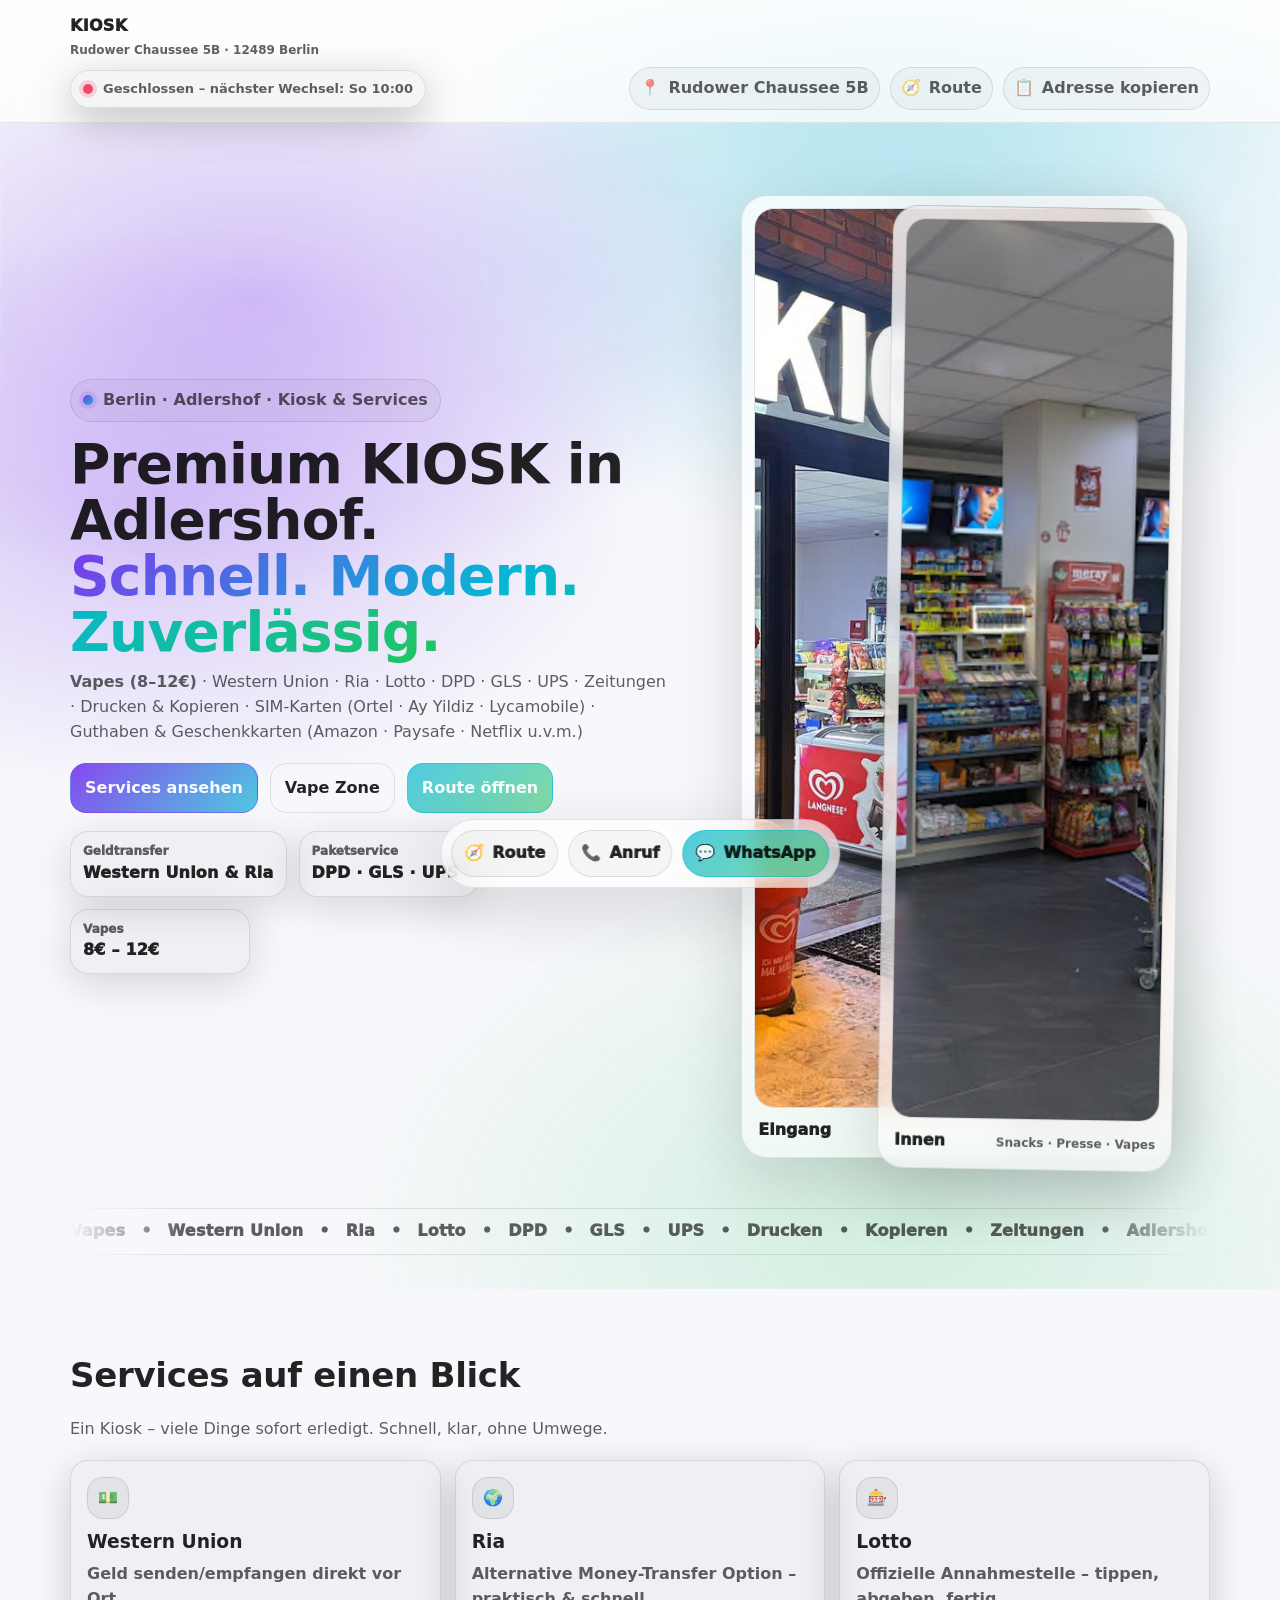
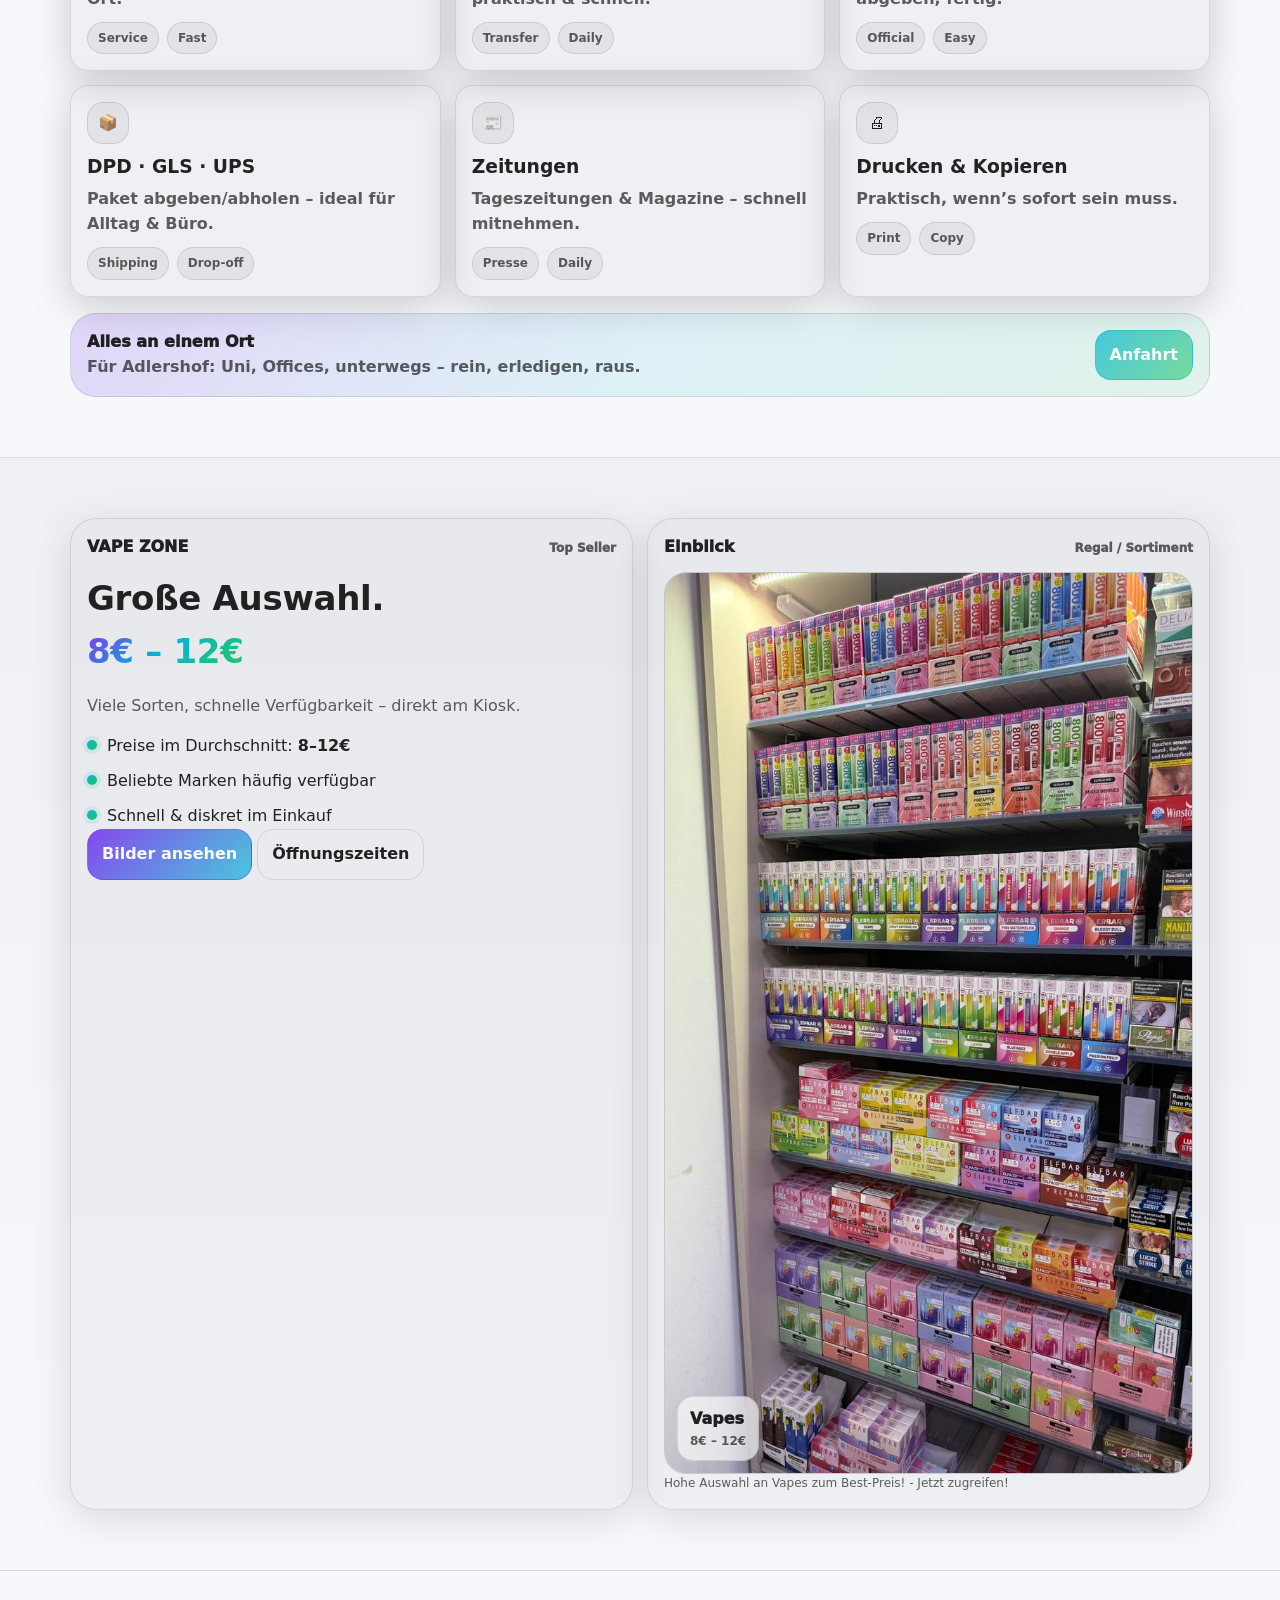
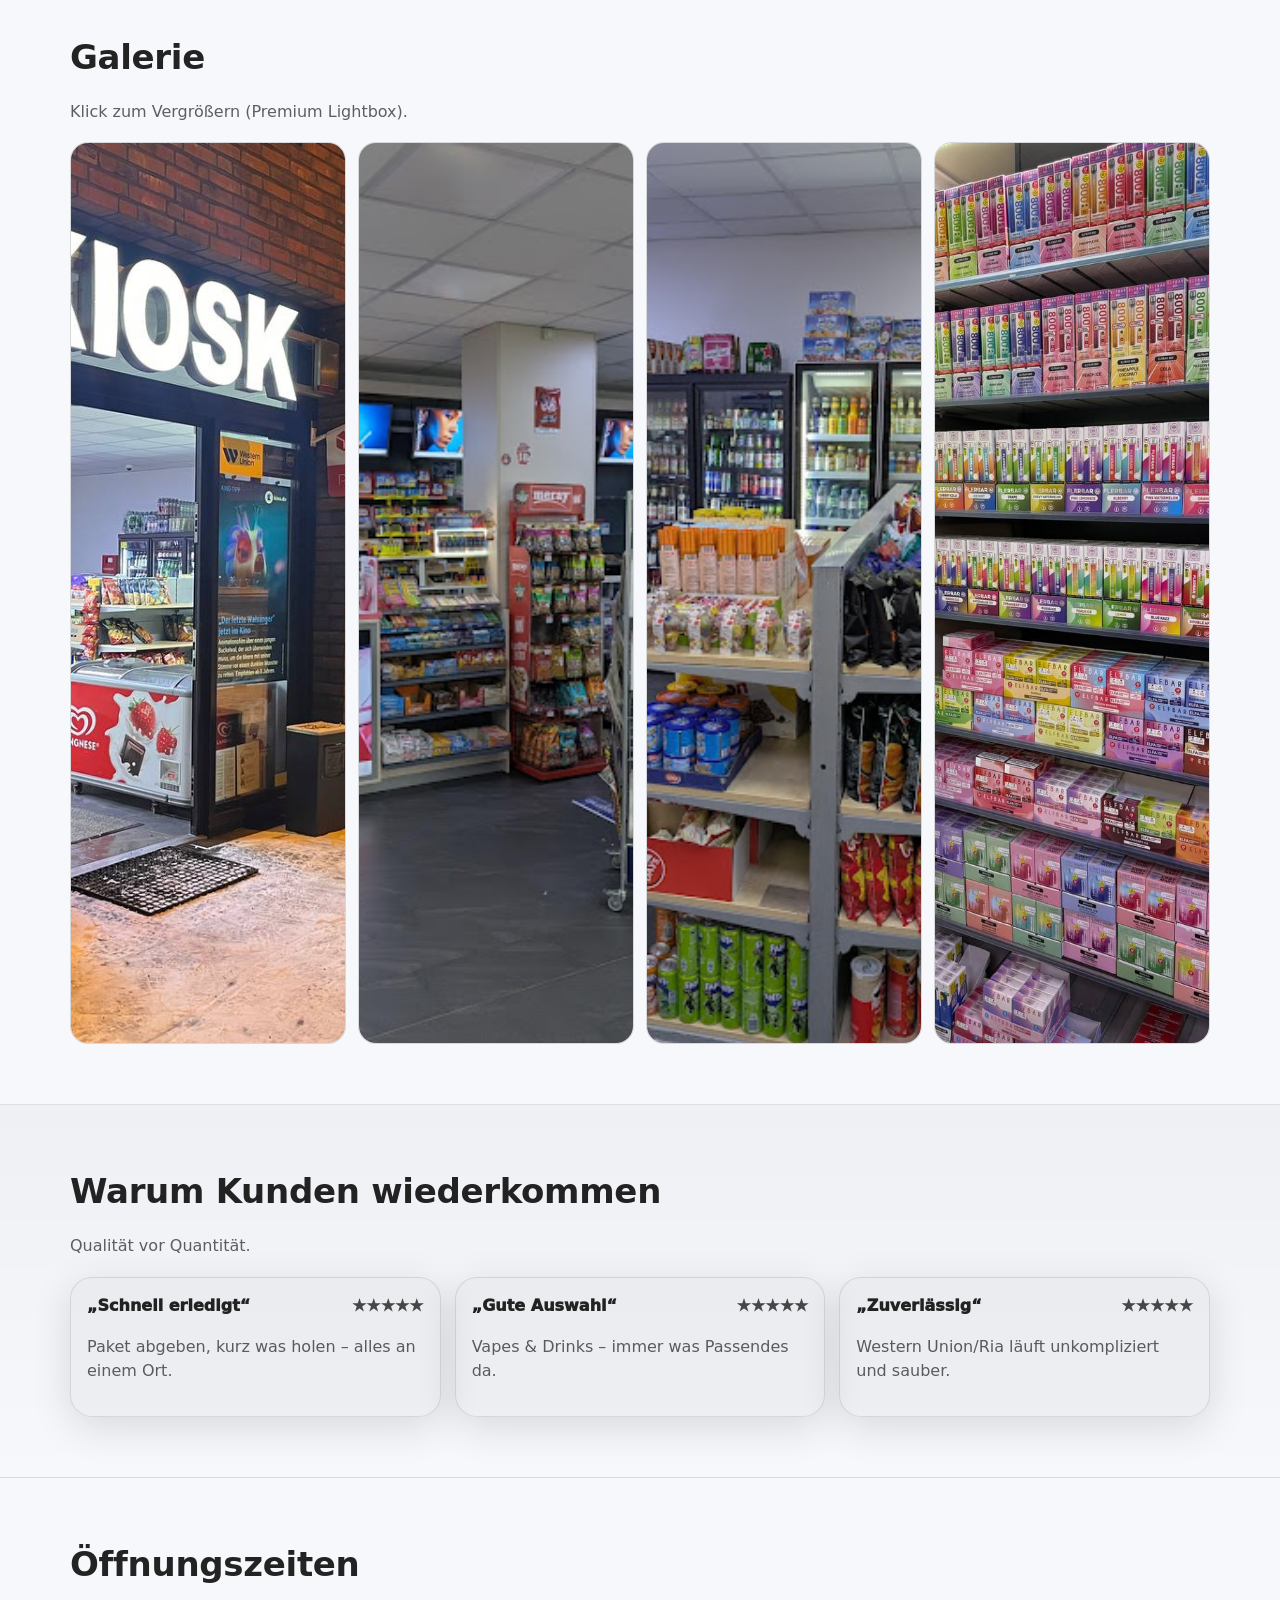
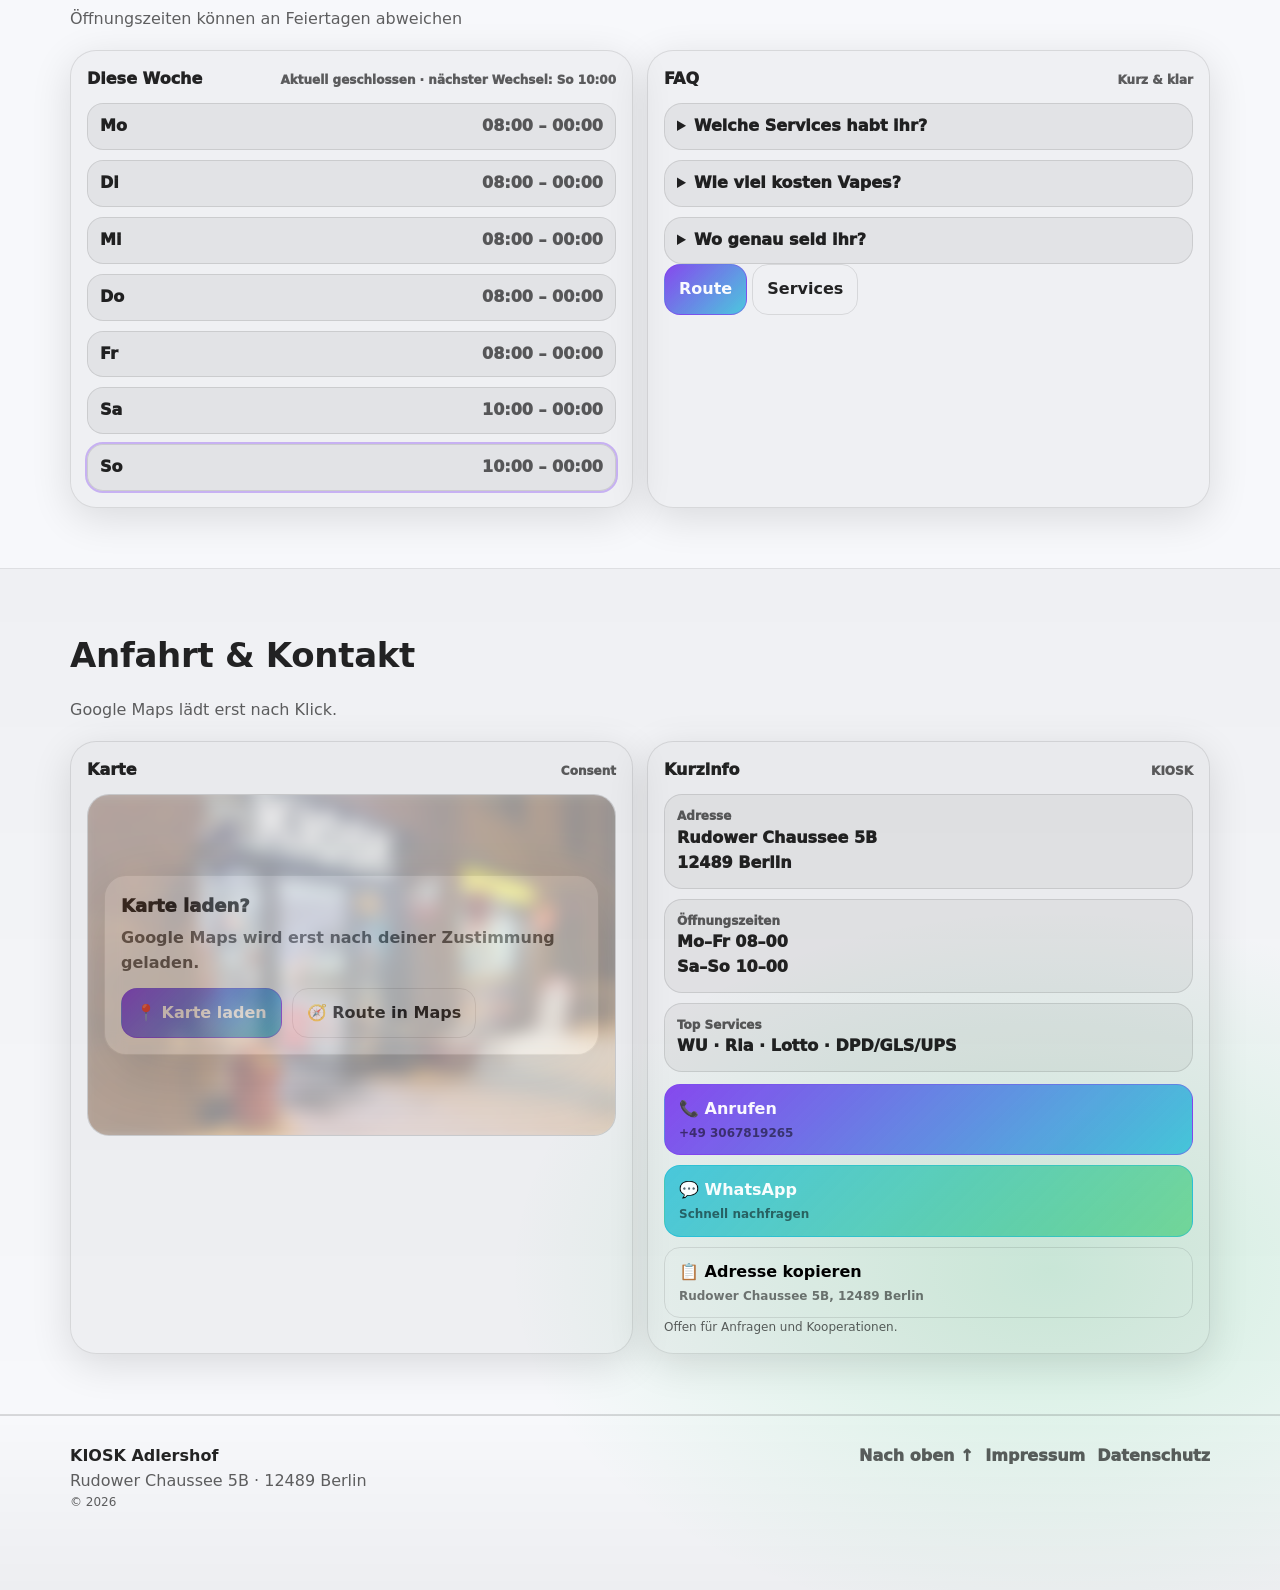
==== index.html @ 3d64228d "Add files via upload" ====
<!doctype html>
<html lang="de" data-theme="dark">
  <head>
    <meta charset="utf-8" />
    <meta name="viewport" content="width=device-width,initial-scale=1" />
    <meta name="theme-color" content="#0b0f19" />

    <title>KIOSK Adlershof · Rudower Chaussee 5B · 12489 Berlin</title>
    <meta
      name="description"
      content="KIOSK in Berlin-Adlershof: <strong>Vapes (8–12€)</strong> · Western Union · Ria · Lotto · DPD · Zeitungen · Drucken & Kopieren · SIM-Karten (Ortel · Ay Yildiz · Lycamobile) · Guthaben & Geschenkkarten (Amazon · Paysafe · Netflix u.v.m.)"
    />

    <!-- OpenGraph -->
    <meta property="og:title" content="KIOSK Adlershof · Rudower Chaussee 5B" />
    <meta property="og:description" content="Vapes (8–12€) · Lotto · Western Union · Paketservice · Print/Copy" />
    <meta property="og:type" content="website" />
    <meta property="og:locale" content="de_DE" />

    <link rel="preconnect" href="https://www.google.com" />
    <link rel="preconnect" href="https://maps.google.com" />
    <link rel="stylesheet" href="styles.css" />

    <!-- Schema.org -->
    <script type="application/ld+json">
      {
        "@context": "https://schema.org",
        "@type": "ConvenienceStore",
        "name": "KIOSK Adlershof",
        "address": {
          "@type": "PostalAddress",
          "streetAddress": "Rudower Chaussee 5B",
          "postalCode": "12489",
          "addressLocality": "Berlin",
          "addressCountry": "DE"
        },
        "areaServed": "Berlin-Adlershof",
        "priceRange": "€",
        "url": "./"
      }
    </script>
  </head>

  <body>
    <a class="skip" href="#content">Zum Inhalt springen</a>

    <!-- Header -->
    <header class="header" data-header>
      <div class="container header__inner">
        <a class="brand" href="#top" aria-label="Startseite">
          <span class="brand__name">KIOSK</span>
          <span class="brand__sub">Rudower Chaussee 5B · 12489 Berlin</span>
        </a>

        <nav class="nav" aria-label="Navigation">
          <button
            class="nav__toggle"
            type="button"
            data-nav-toggle
            aria-expanded="false"
            aria-controls="navMenu"
          >
            <span class="nav__toggleLines" aria-hidden="true"></span>
            <span class="sr-only">Menü öffnen</span>
          </button>

          <div id="navMenu" class="nav__menu" data-nav-menu>
            <a href="#services">Services</a>
            <a href="#vapes">Vapes</a>
            <a href="#galerie">Galerie</a>
            <a href="#zeiten">Öffnungszeiten</a>
            <a href="#anfahrt" class="pill">Anfahrt</a>

            <button class="theme" type="button" data-theme-toggle aria-label="Theme umschalten">
              <span class="theme__dot" aria-hidden="true"></span>
              <span class="theme__label">Dark</span>
            </button>
          </div>
        </nav>
      </div>

      <div class="container topbar" aria-label="Status & Quick Info">
        <div class="badge" data-open-badge>
          <span class="badge__dot" aria-hidden="true"></span>
          <span class="badge__text">Status wird geladen…</span>
        </div>

        <div class="topbar__right">
          <a class="chip" href="#anfahrt" aria-label="Adresse">
            <span aria-hidden="true">📍</span><span>Rudower Chaussee 5B</span>
          </a>
          <a class="chip" data-route-link href="#" target="_blank" rel="noreferrer">
            <span aria-hidden="true">🧭</span><span>Route</span>
          </a>
          <button class="chip" type="button" data-copy-address>
            <span aria-hidden="true">📋</span><span>Adresse kopieren</span>
          </button>
        </div>
      </div>
    </header>

    <main id="content">
      <!-- HERO -->
      <section id="top" class="hero">
        <div class="hero__bg" aria-hidden="true"></div>

        <div class="container hero__inner">
          <div class="hero__copy">
            <p class="eyebrow" data-reveal>
              <span class="eyebrow__dot" aria-hidden="true"></span>
              <span>Berlin · Adlershof · Kiosk & Services</span>
            </p>

            <h1 class="h1" data-reveal>
              Premium KIOSK in Adlershof.<br />
              <span class="grad">Schnell. Modern. Zuverlässig.</span>
            </h1>

            <p class="lead" data-reveal>
              <strong>Vapes (8–12€)</strong> · Western Union · Ria · Lotto · DPD · GLS · UPS ·
              Zeitungen · Drucken & Kopieren · SIM-Karten (Ortel · Ay Yildiz · Lycamobile) · Guthaben & Geschenkkarten (Amazon · Paysafe · Netflix u.v.m.)
            </p>

            <div class="hero__cta" data-reveal>
              <a class="btn primary" href="#services">Services ansehen</a>
              <a class="btn ghost" href="#vapes">Vape Zone</a>
              <a class="btn secondary" href="#anfahrt">Route öffnen</a>
            </div>

            <div class="trustbar" aria-label="Highlights" data-reveal>
              <div class="trustbar__item">
                <div class="trustbar__k">Geldtransfer</div>
                <div class="trustbar__v">Western Union & Ria</div>
              </div>
              <div class="trustbar__item">
                <div class="trustbar__k">Paketservice</div>
                <div class="trustbar__v">DPD · GLS · UPS</div>
              </div>
              <div class="trustbar__item">
                <div class="trustbar__k">Vapes</div>
                <div class="trustbar__v">8€ – 12€</div>
              </div>
            </div>

            <div class="note tiny muted" data-copy-note></div>
          </div>

          <div class="hero__media" aria-label="Bilder" data-reveal>
            <div class="stack">
              <figure class="shotCard">
                <img
                  src="assets/hero.jpg"
                  alt="Eingang KIOSK"
                  loading="eager"
                  decoding="async"
                  fetchpriority="high"
                  width="1400"
                  height="900"
                />
                <figcaption>
                  <div class="cap__title">Eingang</div>
                  <div class="cap__sub">Rudower Chaussee 5B</div>
                </figcaption>
              </figure>

              <figure class="shotCard shotCard--float">
                <img
                  src="assets/inside1.jpg"
                  alt="Innenansicht Sortiment"
                  loading="lazy"
                  decoding="async"
                  width="1400"
                  height="900"
                />
                <figcaption>
                  <div class="cap__title">Innen</div>
                  <div class="cap__sub">Snacks · Presse · Vapes</div>
                </figcaption>
              </figure>
            </div>
          </div>
        </div>

        <div class="container hero__marquee" aria-hidden="true">
          <div class="marquee">
            <span>Vapes</span><span>•</span><span>Western Union</span><span>•</span><span>Ria</span><span>•</span>
            <span>Lotto</span><span>•</span><span>DPD</span><span>•</span><span>GLS</span><span>•</span><span>UPS</span><span>•</span>
            <span>Drucken</span><span>•</span><span>Kopieren</span><span>•</span><span>Zeitungen</span><span>•</span><span>Adlershof</span><span>•</span>
            <span>Vapes</span><span>•</span><span>Western Union</span><span>•</span><span>Ria</span><span>•</span>
            <span>Lotto</span><span>•</span><span>DPD</span><span>•</span><span>GLS</span><span>•</span><span>UPS</span><span>•</span>
            <span>Drucken</span><span>•</span><span>Kopieren</span><span>•</span><span>Zeitungen</span><span>•</span><span>Adlershof</span>
          </div>
        </div>
      </section>

      <!-- SERVICES -->
      <section id="services" class="section">
        <div class="container">
          <div class="section__head">
            <h2 class="h2" data-reveal>Services auf einen Blick</h2>
            <p class="muted" data-reveal>
              Ein Kiosk – viele Dinge sofort erledigt. Schnell, klar, ohne Umwege.
            </p>
          </div>

          <div class="grid features">
            <article class="feature" data-reveal>
              <div class="icon" aria-hidden="true">💵</div>
              <h3>Western Union</h3>
              <p>Geld senden/empfangen direkt vor Ort.</p>
              <div class="tagRow">
                <span class="tag">Service</span><span class="tag">Fast</span>
              </div>
            </article>

            <article class="feature" data-reveal>
              <div class="icon" aria-hidden="true">🌍</div>
              <h3>Ria</h3>
              <p>Alternative Money-Transfer Option – praktisch & schnell.</p>
              <div class="tagRow">
                <span class="tag">Transfer</span><span class="tag">Daily</span>
              </div>
            </article>

            <article class="feature" data-reveal>
              <div class="icon" aria-hidden="true">🎰</div>
              <h3>Lotto</h3>
              <p>Offizielle Annahmestelle – tippen, abgeben, fertig.</p>
              <div class="tagRow">
                <span class="tag">Official</span><span class="tag">Easy</span>
              </div>
            </article>

            <article class="feature" data-reveal>
              <div class="icon" aria-hidden="true">📦</div>
              <h3>DPD · GLS · UPS</h3>
              <p>Paket abgeben/abholen – ideal für Alltag & Büro.</p>
              <div class="tagRow">
                <span class="tag">Shipping</span><span class="tag">Drop-off</span>
              </div>
            </article>

            <article class="feature" data-reveal>
              <div class="icon" aria-hidden="true">📰</div>
              <h3>Zeitungen</h3>
              <p>Tageszeitungen & Magazine – schnell mitnehmen.</p>
              <div class="tagRow">
                <span class="tag">Presse</span><span class="tag">Daily</span>
              </div>
            </article>

            <article class="feature" data-reveal>
              <div class="icon" aria-hidden="true">🖨</div>
              <h3>Drucken & Kopieren</h3>
              <p>Praktisch, wenn’s sofort sein muss.</p>
              <div class="tagRow">
                <span class="tag">Print</span><span class="tag">Copy</span>
              </div>
            </article>
          </div>

          <div class="callout" data-reveal>
            <div class="callout__copy">
              <div class="callout__title">Alles an einem Ort</div>
              <div class="callout__text">
                Für Adlershof: Uni, Offices, unterwegs – rein, erledigen, raus.
              </div>
            </div>
            <a class="btn secondary" href="#anfahrt">Anfahrt</a>
          </div>
        </div>
      </section>

      <!-- VAPES -->
      <section id="vapes" class="section section--alt">
        <div class="container">
          <div class="grid two vapes">
            <div class="panel vapes__panel" data-reveal>
              <div class="panel__head">
                <div class="panel__title">VAPE ZONE</div>
                <div class="panel__meta">Top Seller</div>
              </div>

              <h2 class="h2">
                Große Auswahl.<br />
                <span class="grad">8€ – 12€</span>
              </h2>

              <p class="muted">
                Viele Sorten, schnelle Verfügbarkeit – direkt am Kiosk.
              </p>

              <div class="bullet">
                <div class="bullet__dot" aria-hidden="true"></div>
                <div class="bullet__text">Preise im Durchschnitt: <strong>8–12€</strong></div>
              </div>
              <div class="bullet">
                <div class="bullet__dot" aria-hidden="true"></div>
                <div class="bullet__text">Beliebte Marken häufig verfügbar</div>
              </div>
              <div class="bullet">
                <div class="bullet__dot" aria-hidden="true"></div>
                <div class="bullet__text">Schnell & diskret im Einkauf</div>
              </div>

              <div class="ctaRow">
                <a class="btn primary" href="#galerie">Bilder ansehen</a>
                <a class="btn ghost" href="#zeiten">Öffnungszeiten</a>
              </div>
            </div>

            <div class="panel vapes__media" data-reveal>
              <div class="panel__head">
                <div class="panel__title">Einblick</div>
                <div class="panel__meta">Regal / Sortiment</div>
              </div>

              <div class="mediaCard">
                <img
                  src="assets/vape.jpg"
                  alt="Vape Sortiment"
                  loading="lazy"
                  decoding="async"
                  width="1400"
                  height="900"
                />
                <div class="mediaCard__cap">
                  <div class="mediaCard__title">Vapes</div>
                  <div class="mediaCard__sub">8€ – 12€</div>
                </div>
              </div>

              <div class="tiny muted">
                Hohe Auswahl an Vapes zum Best-Preis! - Jetzt zugreifen!
              </div>
            </div>
          </div>
        </div>
      </section>

      <!-- GALLERY -->
      <section id="galerie" class="section">
        <div class="container">
          <div class="section__head">
            <h2 class="h2" data-reveal>Galerie</h2>
            <p class="muted" data-reveal>Klick zum Vergrößern (Premium Lightbox).</p>
          </div>

          <div class="gallery" data-gallery>
            <button class="shot" type="button" data-shot="assets/hero.jpg" aria-label="Eingang öffnen" data-reveal>
              <img src="assets/hero.jpg" alt="Eingang KIOSK" loading="lazy" decoding="async" width="1400" height="900" />
            </button>
            <button class="shot" type="button" data-shot="assets/inside1.jpg" aria-label="Innen 1 öffnen" data-reveal>
              <img src="assets/inside1.jpg" alt="Innenansicht 1" loading="lazy" decoding="async" width="1400" height="900" />
            </button>
            <button class="shot" type="button" data-shot="assets/inside2.jpg" aria-label="Innen 2 öffnen" data-reveal>
              <img src="assets/inside2.jpg" alt="Innenansicht 2" loading="lazy" decoding="async" width="1400" height="900" />
            </button>
            <button class="shot" type="button" data-shot="assets/vape.jpg" aria-label="Vapes öffnen" data-reveal>
              <img src="assets/vape.jpg" alt="Vape Sortiment" loading="lazy" decoding="async" width="1400" height="900" />
            </button>
          </div>
        </div>

        <dialog class="lightbox" data-lightbox aria-label="Bildanzeige">
          <form method="dialog">
            <button class="lightbox__close" aria-label="Schließen" value="close">✕</button>
          </form>
          <img class="lightbox__img" src="" alt="" />
        </dialog>
      </section>

      <!-- REVIEWS -->
      <section class="section section--alt">
        <div class="container">
          <div class="section__head">
            <h2 class="h2" data-reveal>Warum Kunden wiederkommen</h2>
            <p class="muted" data-reveal>Qualität vor Quantität.</p>
          </div>

          <div class="grid reviews">
            <article class="review" data-reveal>
              <div class="review__top">
                <div class="review__name">„Schnell erledigt“</div>
                <div class="review__stars" aria-label="5 Sterne">★★★★★</div>
              </div>
              <p class="muted">Paket abgeben, kurz was holen – alles an einem Ort.</p>
            </article>

            <article class="review" data-reveal>
              <div class="review__top">
                <div class="review__name">„Gute Auswahl“</div>
                <div class="review__stars" aria-label="5 Sterne">★★★★★</div>
              </div>
              <p class="muted">Vapes & Drinks – immer was Passendes da.</p>
            </article>

            <article class="review" data-reveal>
              <div class="review__top">
                <div class="review__name">„Zuverlässig“</div>
                <div class="review__stars" aria-label="5 Sterne">★★★★★</div>
              </div>
              <p class="muted">Western Union/Ria läuft unkompliziert und sauber.</p>
            </article>
          </div>
        </div>
      </section>

      <!-- HOURS + FAQ -->
      <section id="zeiten" class="section">
        <div class="container">
          <div class="section__head">
            <h2 class="h2" data-reveal>Öffnungszeiten</h2>
            <p class="muted" data-reveal>Öffnungszeiten können an Feiertagen abweichen</p>
          </div>

          <div class="grid two">
            <div class="panel" data-reveal>
              <div class="panel__head">
                <div class="panel__title">Diese Woche</div>
                <div class="panel__meta" data-open-text>Wird geladen…</div>
              </div>
              <div class="hours" role="table" aria-label="Öffnungszeiten" data-hours></div>
            </div>

            <div class="panel" data-reveal>
              <div class="panel__head">
                <div class="panel__title">FAQ</div>
                <div class="panel__meta">Kurz & klar</div>
              </div>

              <div class="faq">
                <details>
                  <summary>Welche Services habt ihr?</summary>
                  <p class="muted">Western Union, Ria, Lotto, DPD/GLS/UPS, Zeitungen, Drucken & Kopieren, SIM-Karten (Ortel · Ay Yildiz · Lycamobile) · Guthaben & Geschenkkarten (Amazon, Netflix u.v.m.)> </p>
                </details>
                <details>
                  <summary>Wie viel kosten Vapes?</summary>
                  <p class="muted">Im Durchschnitt liegen die Preise zwischen 8€ und 12€.</p>
                </details>
                <details>
                  <summary>Wo genau seid ihr?</summary>
                  <p class="muted">Rudower Chaussee 5B, 12489 Berlin (Adlershof).</p>
                </details>
              </div>

              <div class="ctaRow">
                <a class="btn primary" href="#anfahrt">Route</a>
                <a class="btn ghost" href="#services">Services</a>
              </div>
            </div>
          </div>
        </div>
      </section>

      <!-- MAP / CONTACT -->
      <section id="anfahrt" class="section section--alt">
        <div class="container">
          <div class="section__head">
            <h2 class="h2" data-reveal>Anfahrt & Kontakt</h2>
            <p class="muted" data-reveal>Google Maps lädt erst nach Klick.</p>
          </div>

          <div class="grid two">
            <div class="panel" data-reveal>
              <div class="panel__head">
                <div class="panel__title">Karte</div>
                <div class="panel__meta">Consent</div>
              </div>

              <div class="map" data-map>
                <div class="map__placeholder" data-map-placeholder>
                  <div class="map__copy">
                    <div class="map__title">Karte laden?</div>
                    <div class="map__text">Google Maps wird erst nach deiner Zustimmung geladen.</div>
                    <div class="map__actions">
                      <button class="btn primary" type="button" data-map-load>📍 Karte laden</button>
                      <a class="btn ghost" data-route-link href="#" target="_blank" rel="noreferrer">🧭 Route in Maps</a>
                    </div>
                  </div>

                  <img class="map__bg" src="assets/hero.jpg" alt="" aria-hidden="true" loading="lazy" decoding="async" width="1400" height="900" />
                </div>
              </div>
            </div>

            <div class="panel" data-reveal>
              <div class="panel__head">
                <div class="panel__title">Kurzinfo</div>
                <div class="panel__meta">KIOSK</div>
              </div>

              <div class="infoGrid">
                <div class="info">
                  <div class="info__k">Adresse</div>
                  <div class="info__v">Rudower Chaussee 5B<br />12489 Berlin</div>
                </div>
                <div class="info">
                  <div class="info__k">Öffnungszeiten</div>
                  <div class="info__v">Mo–Fr 08–00<br />Sa–So 10–00</div>
                </div>
                <div class="info">
                  <div class="info__k">Top Services</div>
                  <div class="info__v">WU · Ria · Lotto · DPD/GLS/UPS</div>
                </div>
              </div>

              <div class="contactRow">
                <a class="btn primary wide" data-call-link href="#">
                  📞 Anrufen
                  <span class="btn__sub" data-call-text>+4930 67819265</span>
                </a>

                <a class="btn secondary wide" data-whatsapp-link href="#" target="_blank" rel="noreferrer">
                  💬 WhatsApp
                  <span class="btn__sub">Schnell nachfragen</span>
                </a>

                <button class="btn ghost wide" type="button" data-copy-address>
                  📋 Adresse kopieren
                  <span class="btn__sub">Rudower Chaussee 5B, 12489 Berlin</span>
                </button>
              </div>

              <div class="tiny muted">Offen für Anfragen und Kooperationen.</div>
            </div>
          </div>
        </div>
      </section>

      <!-- FOOTER -->
      <footer class="footer">
        <div class="container footer__inner">
          <div class="footer__left">
            <strong>KIOSK Adlershof</strong><br />
            <span class="muted">Rudower Chaussee 5B · 12489 Berlin</span>
            <div class="tiny muted">© <span data-year></span></div>
          </div>

          <div class="footer__right">
            <a href="#top">Nach oben ↑</a>
            <a href="impressum.html">Impressum</a>
            <a href="datenschutz.html">Datenschutz</a>
          </div>
        </div>
      </footer>

      <!-- Sticky Quick Actions -->
      <div class="quickbar" data-quickbar>
        <a class="quickbar__btn" data-route-link href="#" target="_blank" rel="noreferrer" aria-label="Route">
          <span aria-hidden="true">🧭</span><span>Route</span>
        </a>
        <a class="quickbar__btn" data-call-link href="#" aria-label="Anrufen">
          <span aria-hidden="true">📞</span><span>Anruf</span>
        </a>
        <a class="quickbar__btn quickbar__btn--accent" data-whatsapp-link href="#" target="_blank" rel="noreferrer" aria-label="WhatsApp">
          <span aria-hidden="true">💬</span><span>WhatsApp</span>
        </a>
      </div>
    </main>

    <script src="app.js" defer></script>
  </body>
</html>
---- styles.css ----
@layer reset, base, components;

@layer reset{
  *{box-sizing:border-box}
  html{scroll-behavior:smooth}
  body{margin:0}
  img{max-width:100%;display:block}
  a{color:inherit;text-decoration:none}
  button{font:inherit}
}

@layer base{
  :root{
    --bg:#070a12;
    --text:rgba(255,255,255,.92);
    --muted:rgba(255,255,255,.70);
    --muted2:rgba(255,255,255,.55);
    --line:rgba(255,255,255,.10);
    --panel:rgba(255,255,255,.06);
    --panel2:rgba(255,255,255,.04);

    --brand1:#7c3aed;
    --brand2:#06b6d4;
    --brand3:#22c55e;

    --shadow:0 24px 90px rgba(0,0,0,.55);
    --radius:18px;
    --radius2:26px;
    --container:1140px;

    --speed:220ms;
    --ease:cubic-bezier(.2,.8,.2,1);
  }

  :root[data-theme="light"]{
    --bg:#f7f8fb;
    --text:rgba(0,0,0,.86);
    --muted:rgba(0,0,0,.62);
    --muted2:rgba(0,0,0,.52);
    --line:rgba(0,0,0,.10);
    --panel:rgba(0,0,0,.05);
    --panel2:rgba(0,0,0,.03);
    --shadow:0 22px 70px rgba(0,0,0,.14);
  }

  body{
    font-family: ui-sans-serif, system-ui, -apple-system, Segoe UI, Roboto, Helvetica, Arial;
    color:var(--text);
    background:
      radial-gradient(900px 520px at 12% 8%, rgba(124,58,237,.26), transparent 55%),
      radial-gradient(900px 520px at 70% 0%, rgba(6,182,212,.22), transparent 55%),
      radial-gradient(900px 600px at 82% 95%, rgba(34,197,94,.18), transparent 60%),
      var(--bg);
    line-height:1.55;
    overflow-x:hidden;
  }

  code{
    font-family: ui-monospace, SFMono-Regular, Menlo, Monaco, Consolas, "Liberation Mono", monospace;
    font-size:.95em;
    padding:0 .35em;
    border-radius:10px;
    border:1px solid var(--line);
    background:var(--panel2);
  }

  .container{width:min(var(--container), calc(100% - 40px)); margin:0 auto}
  .tiny{font-size:12px}
  .muted{color:var(--muted)}
  .sr-only{
    position:absolute;width:1px;height:1px;padding:0;margin:-1px;overflow:hidden;clip:rect(0,0,0,0);border:0
  }

  .skip{
    position:absolute; left:-999px; top:auto; width:1px; height:1px; overflow:hidden
  }
  .skip:focus{
    left:16px; top:16px; width:auto; height:auto;
    padding:10px 12px; border-radius:12px;
    background:rgba(0,0,0,.7); color:#fff; z-index:9999
  }

  @media (prefers-reduced-motion: reduce){
    html{scroll-behavior:auto}
    *{transition:none !important; animation:none !important}
  }
}

@layer components{
  .header{
    position:sticky; top:0; z-index:50;
    backdrop-filter: blur(14px);
    background: linear-gradient(to bottom, rgba(0,0,0,.46), rgba(0,0,0,.10));
    border-bottom: 1px solid var(--line);
  }
  :root[data-theme="light"] .header{
    background: linear-gradient(to bottom, rgba(255,255,255,.88), rgba(255,255,255,.55));
  }

  .header__inner{
    display:flex; align-items:center; justify-content:space-between;
    padding: 14px 0 8px;
    gap:12px;
  }

  .brand{display:flex;flex-direction:column;gap:2px}
  .brand__name{font-weight:950;letter-spacing:.3px}
  .brand__sub{font-size:12px;color:var(--muted);font-weight:850}

  .topbar{
    display:flex; align-items:center; justify-content:space-between;
    gap:12px;
    padding: 0 0 12px;
  }
  .topbar__right{display:flex; gap:10px; flex-wrap:wrap; justify-content:flex-end}

  .chip{
    display:inline-flex; align-items:center; gap:8px;
    padding: 8px 10px;
    border-radius: 999px;
    border: 1px solid var(--line);
    background: var(--panel2);
    color: var(--muted);
    font-weight:850;
    cursor:pointer;
    transition: transform var(--speed) var(--ease), box-shadow var(--speed) var(--ease), color var(--speed) var(--ease);
  }
  .chip:hover{color:var(--text); box-shadow: var(--shadow)}
  .chip:active{transform: translateY(1px)}

  .nav{display:flex; align-items:center; gap:12px}
  .nav__toggle{
    display:none;
    border:1px solid var(--line);
    background: var(--panel2);
    border-radius: 14px;
    height:42px; width:46px;
    cursor:pointer;
    transition: transform var(--speed) var(--ease);
  }
  .nav__toggle:active{transform: scale(.98)}
  .nav__toggleLines{
    display:block; width:18px; height:12px; margin:0 auto;
    background:
      linear-gradient(var(--text),var(--text)) 0 0/100% 2px,
      linear-gradient(var(--text),var(--text)) 0 50%/100% 2px,
      linear-gradient(var(--text),var(--text)) 0 100%/100% 2px;
    background-repeat:no-repeat;
    opacity:.85;
  }

  .nav__menu{display:flex; align-items:center; gap:14px; font-weight:850}
  .nav__menu a{
    color:var(--muted);
    padding: 10px 10px;
    border-radius: 14px;
    transition: background var(--speed) var(--ease), color var(--speed) var(--ease);
  }
  .nav__menu a:hover{background: var(--panel2); color: var(--text)}
  .pill{border: 1px solid var(--line); background: var(--panel)}
  .theme{
    display:flex; align-items:center; gap:10px;
    padding: 10px 12px;
    border-radius: 14px;
    border: 1px solid var(--line);
    background: var(--panel2);
    color: var(--muted);
    cursor:pointer;
  }
  .theme__dot{
    width:10px; height:10px; border-radius:999px;
    background: linear-gradient(135deg, var(--brand2), var(--brand3));
    box-shadow: 0 0 0 3px rgba(6,182,212,.15);
  }

  .badge{
    display:inline-flex; align-items:center; gap:10px;
    border: 1px solid var(--line);
    background: var(--panel2);
    padding: 8px 12px;
    border-radius: 999px;
    box-shadow: 0 12px 40px rgba(0,0,0,.25);
  }
  .badge__dot{
    width:10px; height:10px; border-radius:999px;
    background: rgba(255,255,255,.35);
    box-shadow: 0 0 0 4px rgba(255,255,255,.08);
  }
  .badge__text{color:var(--muted); font-weight:850; font-size:13px}

  .hero{position:relative; overflow:hidden}
  .hero__bg{
    position:absolute; inset:-2px;
    background:
      radial-gradient(900px 520px at 20% 15%, rgba(124,58,237,.30), transparent 58%),
      radial-gradient(860px 520px at 70% 10%, rgba(6,182,212,.24), transparent 60%),
      radial-gradient(900px 620px at 70% 95%, rgba(34,197,94,.18), transparent 62%);
    pointer-events:none;
    filter: blur(2px);
    opacity:.95;
  }
  .hero__inner{
    display:grid;
    grid-template-columns: 1.08fr .92fr;
    gap: 34px;
    padding: 56px 0 16px;
    align-items:center;
  }

  .eyebrow{
    display:inline-flex; align-items:center; gap:10px;
    border: 1px solid var(--line);
    background: var(--panel2);
    padding: 8px 12px;
    border-radius: 999px;
    color: var(--muted);
    font-weight:850;
    margin:0;
  }
  .eyebrow__dot{
    width:10px; height:10px; border-radius:999px;
    background: linear-gradient(135deg, var(--brand1), var(--brand2));
    box-shadow: 0 0 0 4px rgba(124,58,237,.16);
  }

  .h1{
    margin:14px 0 10px;
    font-size: clamp(34px, 4.3vw, 60px);
    line-height:1.02;
    letter-spacing:-.8px;
  }
  .grad{
    background: linear-gradient(135deg, var(--brand1), var(--brand2), var(--brand3));
    -webkit-background-clip:text; background-clip:text;
    color:transparent;
  }
  .lead{margin:0 0 18px; color:var(--muted); font-size: 16px}

  .btn{
    display:inline-flex; flex-direction:column; gap:2px;
    border-radius: 16px;
    padding: 12px 14px;
    border: 1px solid var(--line);
    background: var(--panel2);
    cursor:pointer;
    font-weight: 900;
    transition: transform var(--speed) var(--ease), box-shadow var(--speed) var(--ease);
  }
  .btn:active{transform: translateY(1px)}
  .btn:hover{box-shadow: var(--shadow)}
  .btn__sub{font-size:12px; color:var(--muted2); font-weight:800}

  .btn.primary{
    border-color: rgba(124,58,237,.45);
    background: linear-gradient(135deg, rgba(124,58,237,.92), rgba(6,182,212,.70));
    color: rgba(255,255,255,.96);
  }
  .btn.secondary{
    border-color: rgba(6,182,212,.45);
    background: linear-gradient(135deg, rgba(6,182,212,.70), rgba(34,197,94,.55));
    color: rgba(255,255,255,.96);
  }
  .btn.ghost{background: transparent}
  .wide{width:100%}

  .hero__cta{display:flex; gap:12px; flex-wrap:wrap}

  .trustbar{
    margin-top: 18px;
    display:flex; gap:12px; flex-wrap:wrap;
  }
  .trustbar__item{
    border:1px solid var(--line);
    background: var(--panel2);
    border-radius: 18px;
    padding: 10px 12px;
    min-width: 180px;
    box-shadow: 0 10px 40px rgba(0,0,0,.14);
  }
  .trustbar__k{font-weight:950; font-size:12px; color:var(--muted)}
  .trustbar__v{font-weight:950; letter-spacing:.2px}

  .hero__media{position:relative}
  .stack{position:relative}
  .shotCard{
    border-radius: var(--radius2);
    border: 1px solid var(--line);
    background: linear-gradient(180deg, rgba(255,255,255,.09), rgba(255,255,255,.05));
    box-shadow: var(--shadow);
    backdrop-filter: blur(16px);
    padding: 12px;
  }
  :root[data-theme="light"] .shotCard{
    background: linear-gradient(180deg, rgba(255,255,255,.78), rgba(255,255,255,.55));
  }
  .shotCard img{
    width:100%;
    aspect-ratio: 4 / 3;
    object-fit: cover;
    border-radius: 20px;
    border: 1px solid var(--line);
  }
  .shotCard figcaption{
    display:flex; justify-content:space-between; align-items:baseline;
    gap:10px; padding: 10px 4px 2px;
  }
  .cap__title{font-weight:950}
  .cap__sub{font-weight:850; font-size:12px; color:var(--muted)}

  .shotCard--float{
    position:absolute;
    right:-10px;
    bottom:-28px;
    width:min(360px, 58%);
    transform: rotate(1deg);
  }

  .hero__marquee{padding: 18px 0 34px}
  .marquee{
    display:flex; gap:16px; flex-wrap:nowrap;
    overflow:hidden;
    border-top: 1px solid var(--line);
    border-bottom: 1px solid var(--line);
    padding: 10px 0;
    color: var(--muted);
    font-weight:950;
    letter-spacing:.2px;
    mask-image: linear-gradient(90deg, transparent, #000 10%, #000 90%, transparent);
  }
  .marquee span{white-space:nowrap}
  @media (prefers-reduced-motion: no-preference){
    .marquee{animation: marquee 22s linear infinite}
    @keyframes marquee{0%{transform:translateX(0)}100%{transform:translateX(-40%)}}
  }

  .section{padding: 60px 0}
  .section--alt{
    background: linear-gradient(180deg, rgba(255,255,255,.03), transparent);
    border-top: 1px solid var(--line);
    border-bottom: 1px solid var(--line);
  }
  :root[data-theme="light"] .section--alt{
    background: linear-gradient(180deg, rgba(0,0,0,.03), transparent);
  }

  .section__head{margin-bottom: 18px}
  .h2{margin:0 0 8px; font-size: clamp(22px, 3vw, 34px); letter-spacing:-.3px}

  .grid{display:grid; gap:14px}
  .grid.two{grid-template-columns: 1fr 1fr}
  .features{grid-template-columns: repeat(3, 1fr)}

  .feature{
    border-radius: var(--radius);
    border: 1px solid var(--line);
    background: var(--panel2);
    padding: 16px;
    box-shadow: 0 10px 40px rgba(0,0,0,.18);
  }
  .feature h3{margin:8px 0 6px}
  .feature p{margin:0; color:var(--muted); font-weight:700}
  .icon{
    width:42px; height:42px; border-radius: 16px;
    display:grid; place-items:center;
    border: 1px solid var(--line);
    background: var(--panel);
  }
  .tagRow{display:flex; gap:8px; flex-wrap:wrap; margin-top:10px}
  .tag{
    font-size:12px; font-weight:900;
    padding:6px 10px;
    border-radius: 999px;
    border: 1px solid var(--line);
    background: var(--panel);
    color: var(--muted);
  }

  .callout{
    margin-top: 16px;
    display:flex; gap:12px; align-items:center; justify-content:space-between;
    border-radius: var(--radius2);
    border: 1px solid var(--line);
    background: linear-gradient(135deg, rgba(124,58,237,.18), rgba(6,182,212,.10), rgba(34,197,94,.10));
    padding: 16px;
  }
  .callout__title{font-weight:950}
  .callout__text{color:var(--muted); font-weight:700}

  .panel{
    border-radius: var(--radius2);
    border: 1px solid var(--line);
    background: var(--panel2);
    padding: 16px;
    box-shadow: 0 10px 40px rgba(0,0,0,.12);
  }
  .panel__head{
    display:flex; align-items:baseline; justify-content:space-between; gap:12px;
    margin-bottom: 12px;
  }
  .panel__title{font-weight:950}
  .panel__meta{color:var(--muted); font-size:12px; font-weight:950}

  .vapes{align-items:stretch}
  .bullet{display:flex; gap:10px; align-items:flex-start; margin-top:10px}
  .bullet__dot{
    width:10px; height:10px; border-radius:999px;
    margin-top: 6px;
    background: linear-gradient(135deg, var(--brand2), var(--brand3));
    box-shadow: 0 0 0 4px rgba(6,182,212,.12);
  }
  .mediaCard{
    position:relative;
    border:1px solid var(--line);
    border-radius: 22px;
    overflow:hidden;
    background: var(--panel);
  }
  .mediaCard img{
    width:100%;
    aspect-ratio: 4/3;
    object-fit: cover;
  }
  .mediaCard__cap{
    position:absolute;
    left:12px; bottom:12px;
    border:1px solid var(--line);
    background: rgba(0,0,0,.35);
    backdrop-filter: blur(10px);
    border-radius: 16px;
    padding: 10px 12px;
  }
  :root[data-theme="light"] .mediaCard__cap{background: rgba(255,255,255,.65)}
  .mediaCard__title{font-weight:950}
  .mediaCard__sub{font-size:12px; color:var(--muted); font-weight:900}

  .hours{display:grid; gap:10px}
  .hours__row{
    display:flex; justify-content:space-between; align-items:center;
    border:1px solid var(--line);
    border-radius: 16px;
    padding: 10px 12px;
    background: var(--panel);
  }
  .hours__day{font-weight:950}
  .hours__time{color:var(--muted); font-weight:950}

  .gallery{display:grid; grid-template-columns: repeat(4, 1fr); gap: 12px}
  .shot{
    border:1px solid var(--line);
    border-radius: 18px;
    background: var(--panel2);
    padding: 0;
    cursor:pointer;
    overflow:hidden;
    transition: transform var(--speed) var(--ease), box-shadow var(--speed) var(--ease);
  }
  .shot:hover{transform: translateY(-2px); box-shadow: var(--shadow)}
  .shot img{width:100%; aspect-ratio: 4 / 3; object-fit: cover}

  .lightbox{
    width: min(980px, calc(100% - 28px));
    border: 1px solid var(--line);
    border-radius: 22px;
    background: var(--panel2);
    box-shadow: var(--shadow);
    padding: 14px;
  }
  .lightbox::backdrop{background: rgba(0,0,0,.55)}
  .lightbox__close{
    border:1px solid var(--line);
    background: var(--panel2);
    border-radius: 14px;
    height: 42px; width: 42px;
    cursor:pointer;
    float:right;
  }
  .lightbox__img{
    width:100%;
    border-radius: 18px;
    border:1px solid var(--line);
    margin-top: 10px;
  }

  .reviews{grid-template-columns: repeat(3, 1fr)}
  .review{
    border:1px solid var(--line);
    background: var(--panel2);
    border-radius: 22px;
    padding: 16px;
    box-shadow: 0 10px 40px rgba(0,0,0,.12);
  }
  .review__top{display:flex; align-items:center; justify-content:space-between; gap:10px}
  .review__name{font-weight:950}
  .review__stars{font-weight:950; color: rgba(255,255,255,.85)}
  :root[data-theme="light"] .review__stars{color: rgba(0,0,0,.7)}

  .faq details{
    border:1px solid var(--line);
    border-radius: 18px;
    background: var(--panel);
    padding: 10px 12px;
    margin-top: 10px;
  }
  .faq summary{cursor:pointer; font-weight:950}
  .faq p{margin:8px 0 0}

  .map{
    border-radius: 22px;
    overflow:hidden;
    border: 1px solid var(--line);
    background: var(--panel);
    min-height: 340px;
  }
  .map__placeholder{
    position:relative;
    min-height: 340px;
    display:grid;
    place-items:center;
    padding: 16px;
  }
  .map__bg{
    position:absolute;
    inset:0;
    width:100%;
    height:100%;
    object-fit:cover;
    filter: blur(8px);
    opacity:.35;
    transform: scale(1.05);
  }
  .map__copy{
    position:relative;
    border:1px solid var(--line);
    background: rgba(0,0,0,.35);
    backdrop-filter: blur(10px);
    border-radius: 22px;
    padding: 16px;
    width: min(520px, 100%);
    box-shadow: var(--shadow);
  }
  :root[data-theme="light"] .map__copy{background: rgba(255,255,255,.60)}
  .map__title{font-weight:950; font-size:18px}
  .map__text{color:var(--muted); font-weight:750; margin-top:6px}
  .map__actions{display:flex; gap:10px; flex-wrap:wrap; margin-top: 12px}
  .map iframe{width:100%; height: 340px; border:0; display:block}

  .infoGrid{display:grid; gap:10px}
  .info{
    border:1px solid var(--line);
    border-radius: 18px;
    padding: 12px;
    background: var(--panel);
  }
  .info__k{font-weight:950; font-size:12px; color:var(--muted)}
  .info__v{font-weight:950}
  .contactRow{display:grid; gap:10px; margin-top: 12px}

  .footer{
    border-top: 1px solid var(--line);
    padding: 28px 0 78px;
    background: linear-gradient(180deg, transparent, rgba(0,0,0,.12));
  }
  :root[data-theme="light"] .footer{background: linear-gradient(180deg, transparent, rgba(0,0,0,.04))}
  .footer__inner{
    display:flex; align-items:flex-start; justify-content:space-between; gap:14px; flex-wrap:wrap;
  }
  .footer__right{display:flex; gap:12px; flex-wrap:wrap}
  .footer__right a{color:var(--muted); font-weight:950}
  .footer__right a:hover{color:var(--text)}

  .quickbar{
    position:fixed;
    left:50%;
    transform: translateX(-50%);
    bottom: 12px;
    z-index: 60;
    display:flex;
    gap:10px;
    padding: 10px;
    border-radius: 999px;
    border: 1px solid var(--line);
    background: rgba(0,0,0,.35);
    backdrop-filter: blur(12px);
    box-shadow: var(--shadow);
  }
  :root[data-theme="light"] .quickbar{background: rgba(255,255,255,.65)}
  .quickbar__btn{
    display:inline-flex; align-items:center; gap:8px;
    padding: 10px 12px;
    border-radius: 999px;
    border: 1px solid var(--line);
    background: var(--panel2);
    color: var(--text);
    font-weight:950;
  }
  .quickbar__btn:hover{box-shadow: var(--shadow)}
  .quickbar__btn--accent{
    background: linear-gradient(135deg, rgba(6,182,212,.70), rgba(34,197,94,.55));
    border-color: rgba(6,182,212,.45);
  }

  [data-reveal]{opacity:0; transform: translateY(10px); transition: opacity 500ms var(--ease), transform 500ms var(--ease)}
  [data-reveal].is-in{opacity:1; transform: translateY(0)}

  @media (max-width: 980px){
    .hero__inner{grid-template-columns: 1fr; padding: 44px 0 12px}
    .features{grid-template-columns: repeat(2, 1fr)}
    .grid.two{grid-template-columns: 1fr}
    .gallery{grid-template-columns: 1fr 1fr}
    .reviews{grid-template-columns: 1fr}
    .shotCard--float{position:relative; right:auto; bottom:auto; width:100%; transform:none; margin-top: 12px}
    .nav__toggle{display:inline-flex; align-items:center; justify-content:center}
    .nav__menu{
      position:absolute;
      right: 20px;
      top: 64px;
      display:none;
      flex-direction:column;
      align-items:stretch;
      gap: 8px;
      padding: 12px;
      width: min(340px, calc(100% - 40px));
      border-radius: 20px;
      border:1px solid var(--line);
      background: var(--panel2);
      backdrop-filter: blur(14px);
      box-shadow: var(--shadow);
    }
    .nav__menu[data-open="true"]{display:flex}
    .nav__menu a, .theme{width:100%}
    .topbar{flex-direction:column; align-items:flex-start}
    .topbar__right{justify-content:flex-start}
  }

  @media (max-width: 520px){
    .gallery{grid-template-columns: 1fr}
    .quickbar{width: calc(100% - 24px); justify-content:space-between}
  }
}

/* ============================= */
/* MOBILE HERO FIX */
/* ============================= */


/* ===== MOBILE HERO OPTIMIERUNG ===== */

@media (max-width: 768px) {

  .hero {
    padding: 32px 16px;
    min-height: auto;
  }

  .hero_inner {
    grid-template-columns: 1fr;
    gap: 24px;
    text-align: center;
  }

  .hero h1 {
    font-size: 28px;
    line-height: 1.2;
  }

  .hero p {
    font-size: 16px;
  }

  .hero_marquee {
    max-height: 240px;
    overflow: hidden;
  }

  .hero .actions a,
  .hero .actions button {
    width: 100%;
    padding: 14px 16px;
    font-size: 16px;
  }

}

@media (max-width: 768px) {

  img {
    max-height: 60vh;
    width: 100%;
    object-fit: cover;
  }

}

/* ===== PREMIUM MOBILE MENU ===== */

.menu,
.nav,
.drawer,
.overlay {
  position: fixed;
  inset: 0;
  z-index: 9999;

  background: rgba(5, 8, 20, 0.96) !important;
  backdrop-filter: blur(18px);

  transform: translateY(-20px);
  opacity: 0;
  transition: all 0.35s ease;
}

/* Wenn Menü offen ist */
.menu.open,
.nav.open,
.drawer.open,
.overlay.open {
  transform: translateY(0);
  opacity: 1;
}

/* Menü Inhalt */
.menu a,
.nav a,
.drawer a {
  font-size: 18px;
  padding: 14px 0;
  display: block;
}
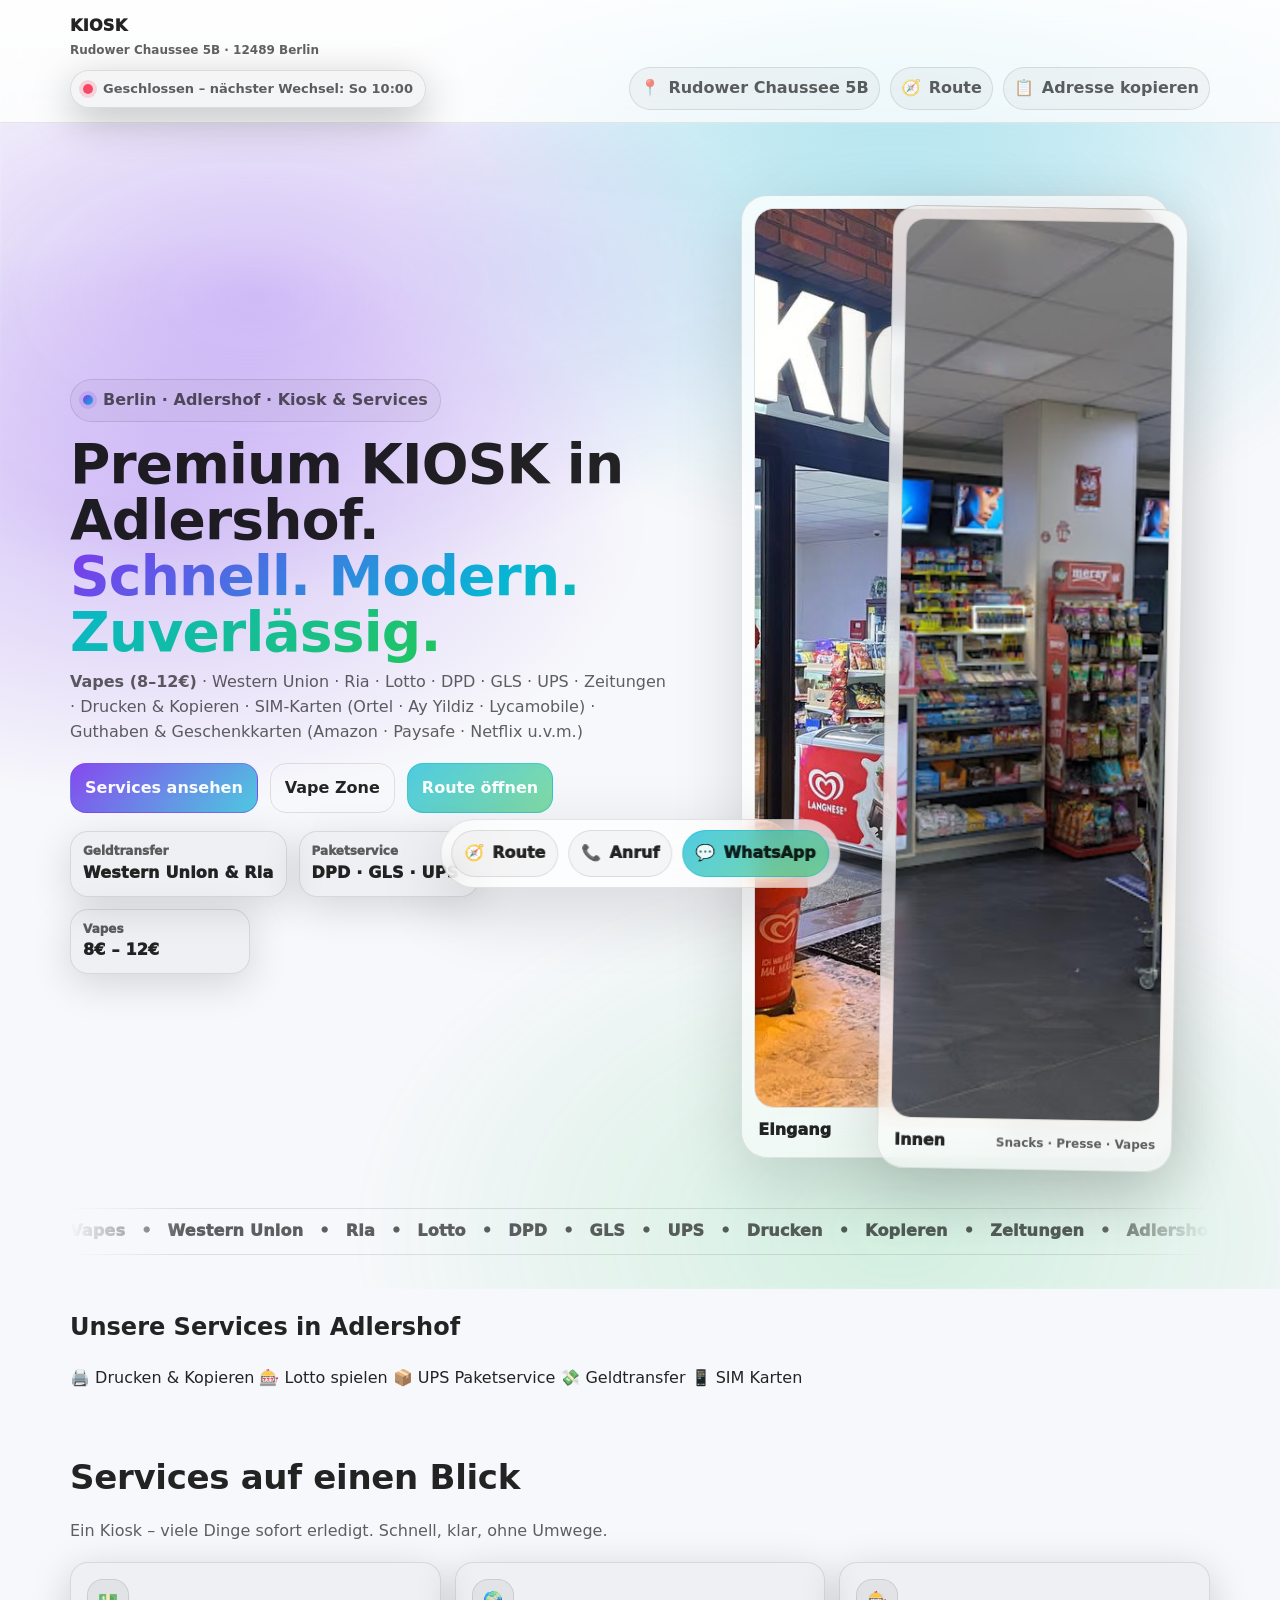
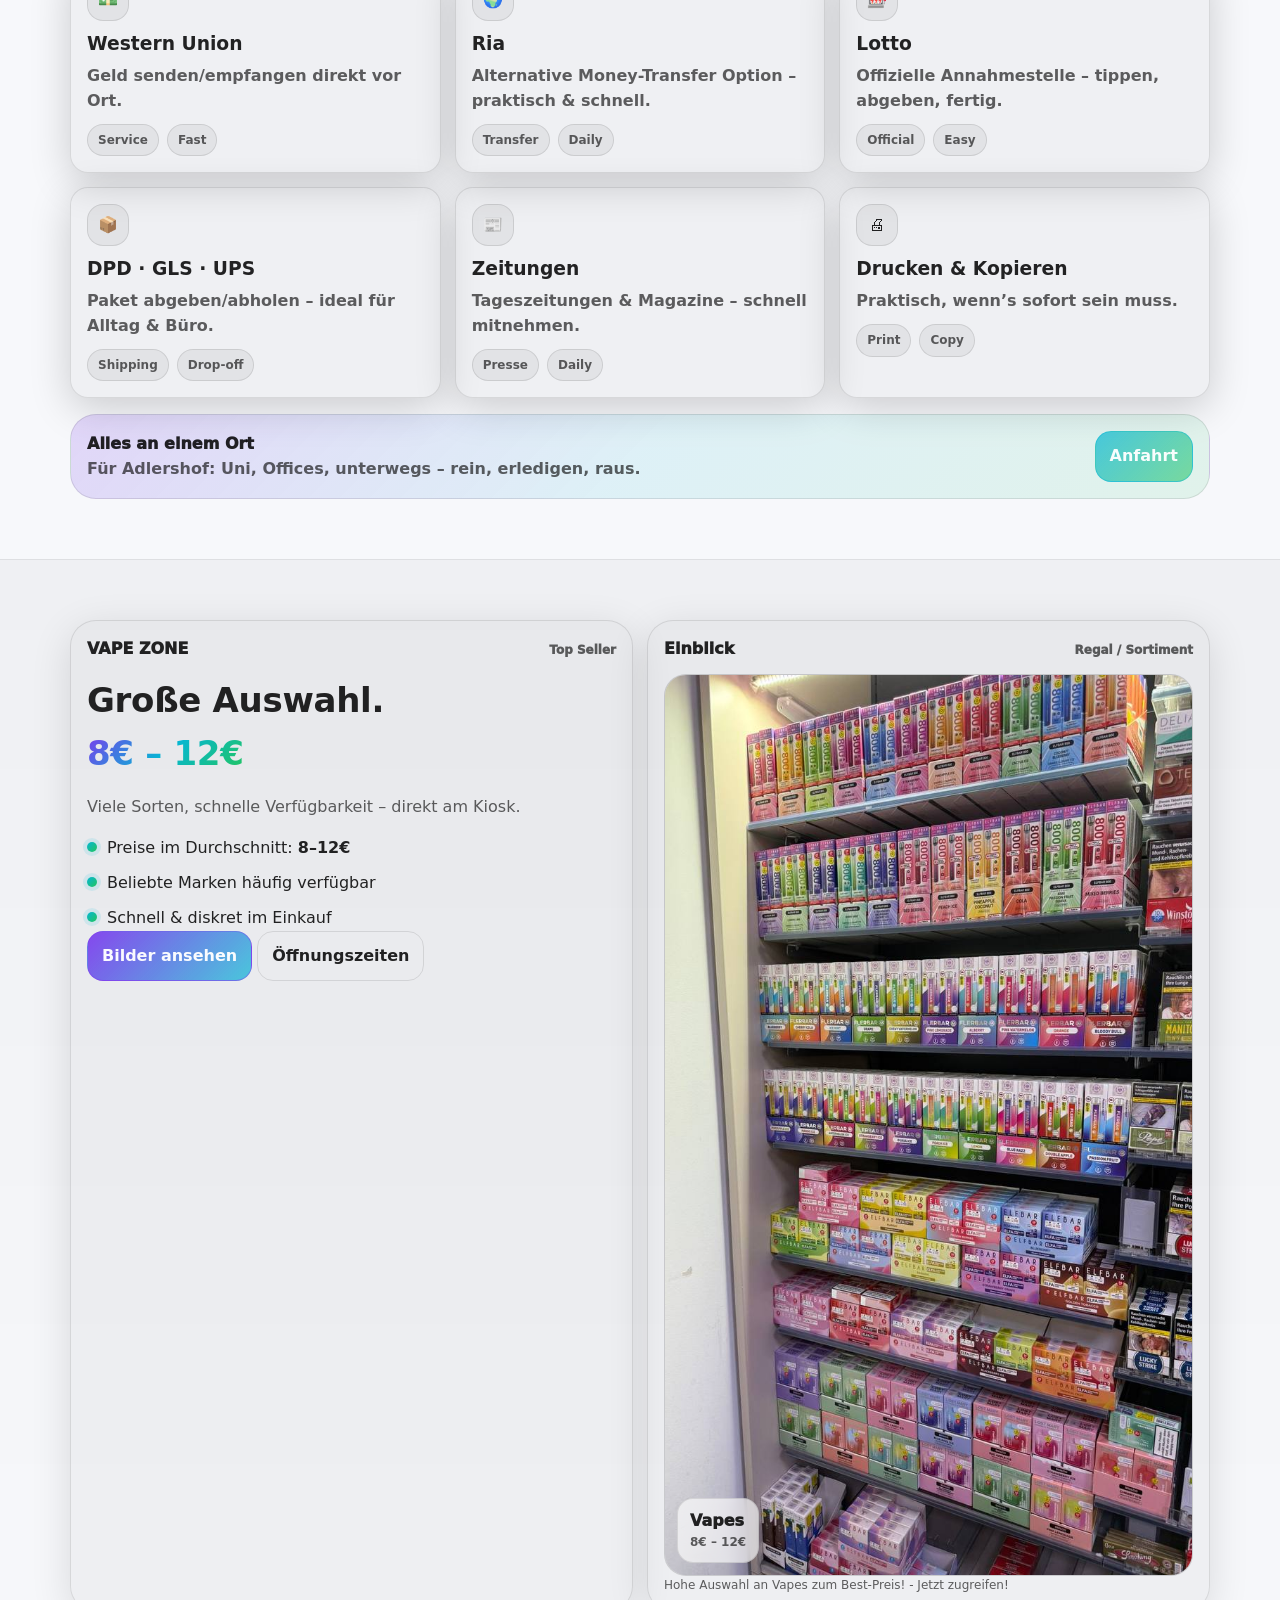
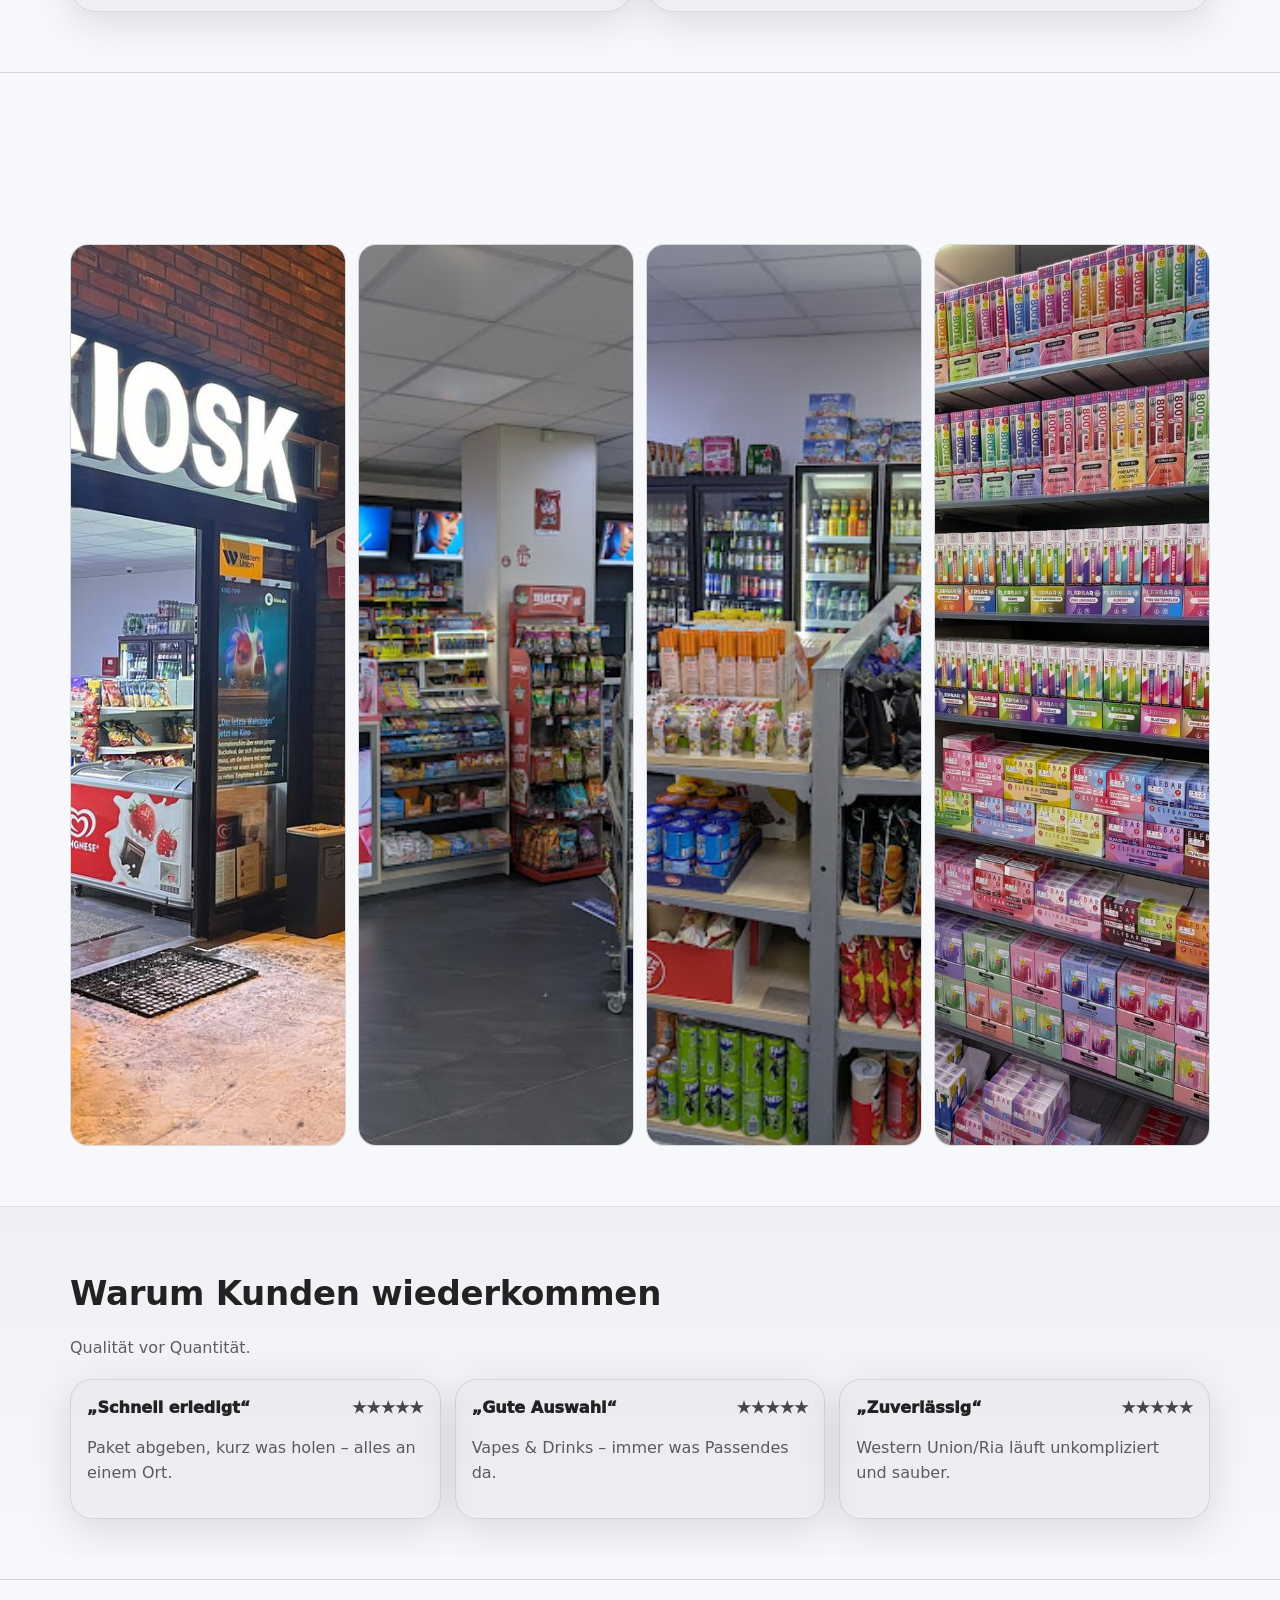
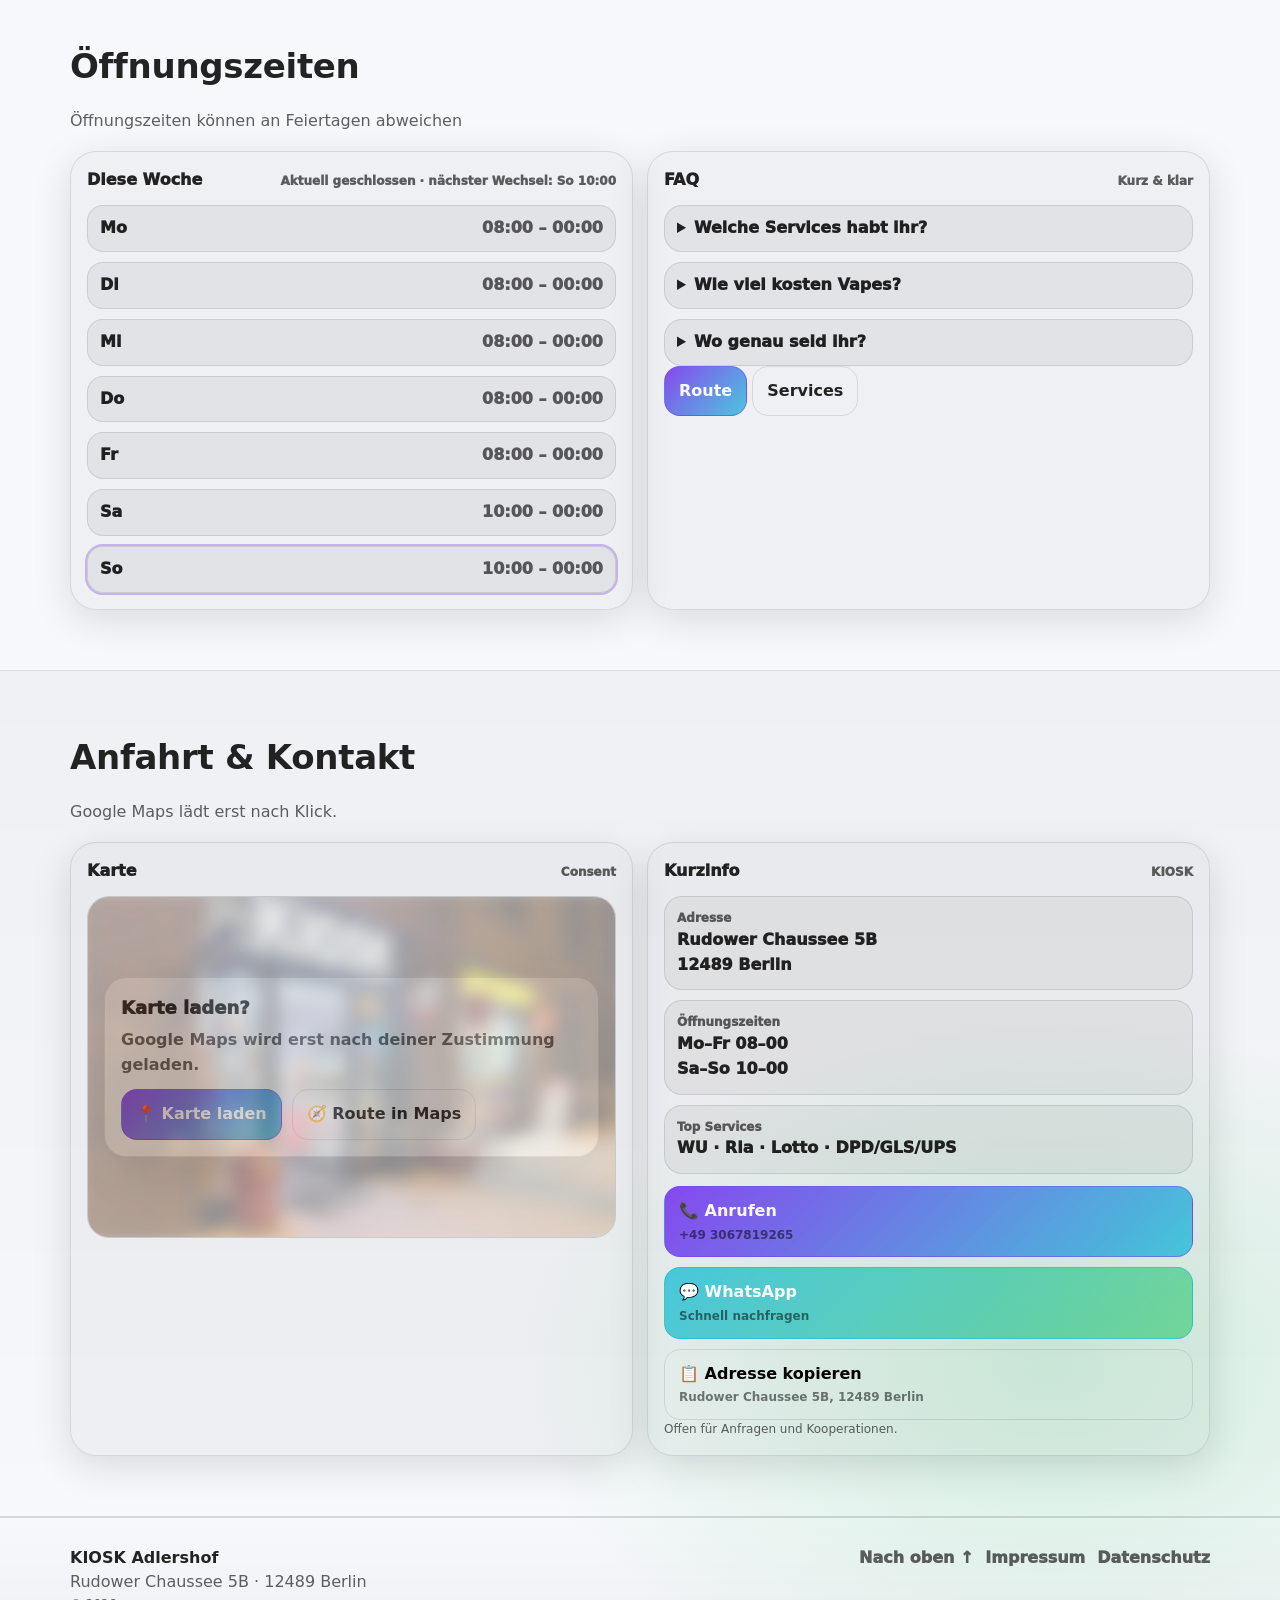
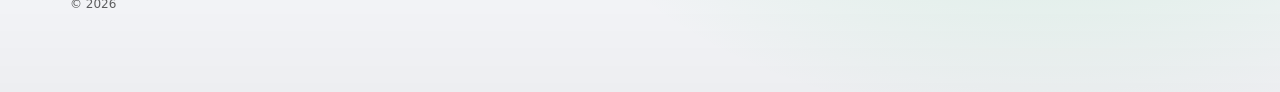
==== commit 612a7cc4: "Update index.html" ====
--- a/index.html
+++ b/index.html
@@ -193,6 +193,22 @@
         </div>
       </section>
 
+      <section class="quick-links">
+        <div class="container">
+
+          <h2>Unsere Services in Adlershof</h2>
+
+          <div class="links-grid">
+            <a href="drucken-adlershof.html">🖨️ Drucken & Kopieren</a>
+            <a href="lotto-adlershof.html">🎰 Lotto spielen</a>
+            <a href="ups-adlershof.html">📦 UPS Paketservice</a>
+            <a href="geldtransfer-adlershof.html">💸 Geldtransfer</a>
+            <a href="sim-karten-adlershof.html">📱 SIM Karten</a>
+          </div>
+
+        </div>
+      </section>
+
       <!-- SERVICES -->
       <section id="services" class="section">
         <div class="container">
